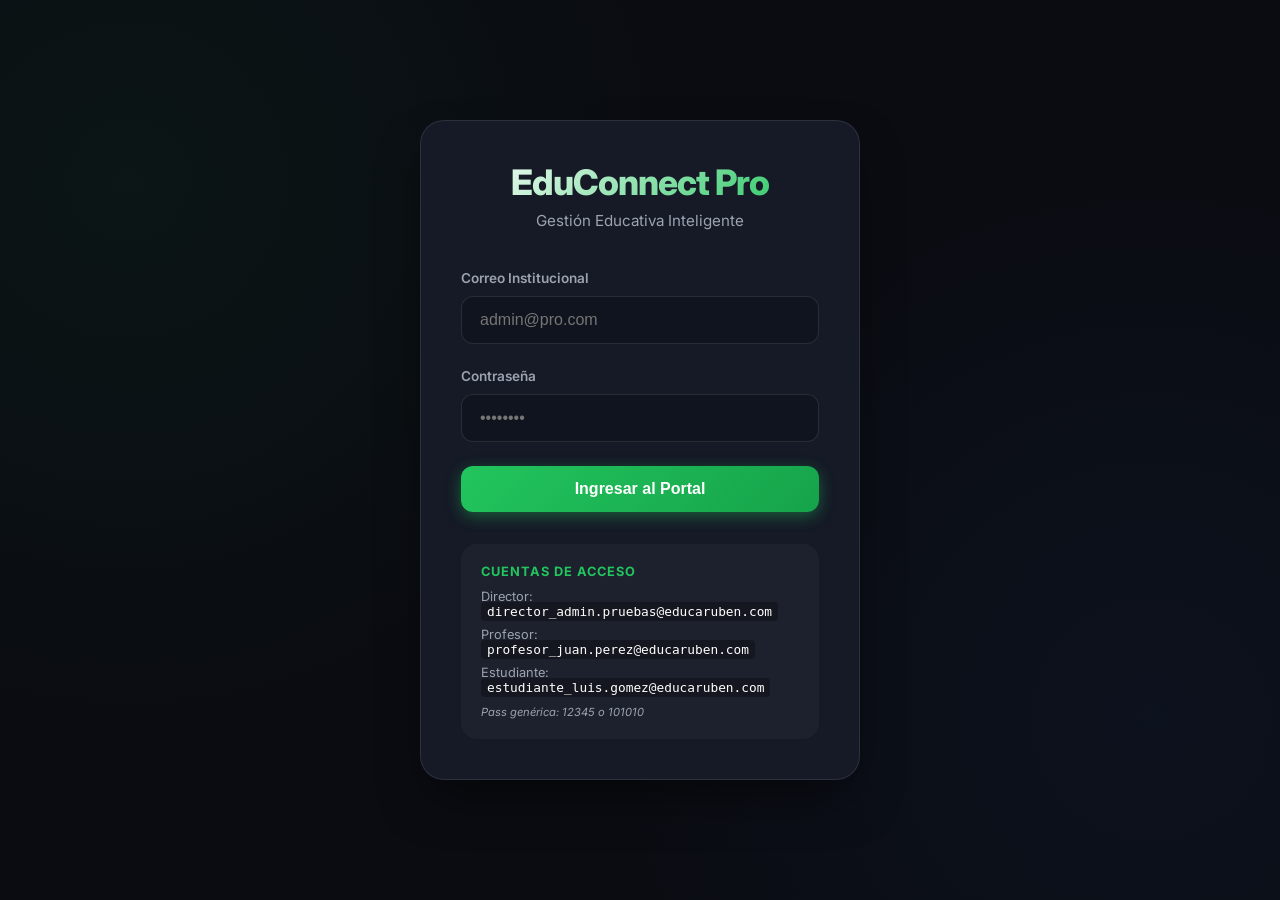
==== index.html @ 64a772ba "Add files via upload" ====
<!DOCTYPE html>
<html lang="es">

<head>
  <meta charset="UTF-8">
  <meta name="viewport" content="width=device-width, initial-scale=1.0">
  <title>EduConnect Pro - Iniciar Sesión</title>
  <link href="https://fonts.googleapis.com/css2?family=Inter:wght@400;600;700;800&display=swap" rel="stylesheet">
  <style>
    :root {
      --bg: #0a0c12;
      --card: #151a26;
      --accent: #22c55e;
      --accent-glow: rgba(34, 197, 94, 0.4);
      --text: #f3f4f6;
      --text-muted: #9ca3af;
      --border: rgba(255, 255, 255, 0.1);
    }

    * {
      margin: 0;
      padding: 0;
      box-sizing: border-box;
    }

    body {
      font-family: 'Inter', sans-serif;
      background: var(--bg);
      color: var(--text);
      min-height: 100vh;
      display: flex;
      align-items: center;
      justify-content: center;
      background-image:
        radial-gradient(circle at 10% 20%, rgba(34, 197, 94, 0.05), transparent 40%),
        radial-gradient(circle at 90% 80%, rgba(59, 130, 246, 0.05), transparent 40%);
    }

    .login-card {
      width: 100%;
      max-width: 440px;
      padding: 40px;
      background: var(--card);
      border: 1px solid var(--border);
      border-radius: 24px;
      box-shadow: 0 25px 50px -12px rgba(0, 0, 0, 0.5);
      backdrop-filter: blur(10px);
    }

    .header {
      text-align: center;
      margin-bottom: 40px;
    }

    .header h1 {
      font-size: 2.2rem;
      font-weight: 800;
      letter-spacing: -1px;
      background: linear-gradient(135deg, #fff, var(--accent));
      -webkit-background-clip: text;
      -webkit-text-fill-color: transparent;
    }

    .header p {
      color: var(--text-muted);
      font-size: 0.95rem;
      margin-top: 8px;
    }

    .form-group {
      margin-bottom: 24px;
    }

    label {
      font-size: 0.85rem;
      font-weight: 600;
      color: var(--text-muted);
      margin-bottom: 10px;
      display: block;
    }

    input {
      width: 100%;
      padding: 14px 18px;
      background: rgba(0, 0, 0, 0.2);
      border: 1px solid var(--border);
      border-radius: 12px;
      color: #fff;
      font-size: 1rem;
      transition: all 0.2s;
    }

    input:focus {
      outline: none;
      border-color: var(--accent);
      box-shadow: 0 0 0 4px var(--accent-glow);
    }

    .btn {
      width: 100%;
      padding: 14px;
      background: linear-gradient(135deg, var(--accent), #16a34a);
      border: none;
      border-radius: 12px;
      color: #fff;
      font-weight: 700;
      font-size: 1rem;
      cursor: pointer;
      transition: all 0.3s ease;
      box-shadow: 0 4px 15px var(--accent-glow);
    }

    .btn:hover {
      transform: translateY(-2px);
      box-shadow: 0 8px 25px var(--accent-glow);
    }

    .accounts-box {
      margin-top: 32px;
      padding: 20px;
      background: rgba(255, 255, 255, 0.03);
      border-radius: 16px;
      font-size: 0.8rem;
    }

    .accounts-box strong {
      display: block;
      margin-bottom: 10px;
      color: var(--accent);
      text-transform: uppercase;
      letter-spacing: 1px;
    }

    .accounts-box code {
      background: rgba(0, 0, 0, 0.3);
      padding: 2px 6px;
      border-radius: 4px;
      color: #fff;
    }

    .account-item {
      margin-bottom: 8px;
      color: var(--text-muted);
    }

    .error-toast {
      background: rgba(239, 68, 68, 0.1);
      border: 1px solid rgba(239, 68, 68, 0.2);
      color: #ef4444;
      padding: 12px;
      border-radius: 10px;
      font-size: 0.85rem;
      text-align: center;
      margin-bottom: 20px;
      display: none;
    }
  </style>
</head>

<body>

  <div class="login-card">
    <div class="header">
      <h1>EduConnect Pro</h1>
      <p>Gestión Educativa Inteligente</p>
    </div>

    <div id="errorBox" class="error-toast"></div>

    <div class="form-group">
      <label>Correo Institucional</label>
      <input type="text" id="username" placeholder="admin@pro.com">
    </div>

    <div class="form-group">
      <label>Contraseña</label>
      <input type="password" id="password" placeholder="••••••••" onkeydown="if(event.key==='Enter')login()">
    </div>

    <button id="loginBtn" class="btn" onclick="login()">Ingresar al Portal</button>

    <div class="accounts-box">
      <strong>Cuentas de Acceso</strong>
      <div class="account-item">Director: <code>director_admin.pruebas@educaruben.com</code></div>
      <div class="account-item">Profesor: <code>profesor_juan.perez@educaruben.com</code></div>
      <div class="account-item">Estudiante: <code>estudiante_luis.gomez@educaruben.com</code></div>
      <div style="font-size:0.7rem; color:var(--text-muted); margin-top:10px; font-style:italic">Pass genérica: 12345 o
        101010</div>
    </div>
  </div>

  <script>
    const API = 'https://educonnect-backend-1.onrender.com';

    async function login() {
      const username = document.getElementById('username').value.trim();
      const password = document.getElementById('password').value;
      const btn = document.getElementById('loginBtn');
      const err = document.getElementById('errorBox');

      if (!username || !password) {
        err.textContent = 'Ingrese sus credenciales';
        err.style.display = 'block';
        return;
      }

      btn.textContent = 'Verificando...';
      btn.disabled = true;
      err.style.display = 'none';

      try {
        const res = await fetch(`${API}/api/login`, {
          method: 'POST',
          headers: { 'Content-Type': 'application/json' },
          body: JSON.stringify({ username, password })
        });
        const data = await res.json();

        if (res.ok && data.token) {
          localStorage.setItem('token', data.token);
          localStorage.setItem('user', JSON.stringify(data.user));
          const pages = { director: 'director.html', secretaria: 'secretaria.html', profesor: 'profesor.html', estudiante: 'estudiante.html' };
          window.location.href = pages[data.user.role] || 'index.html';
        } else {
          err.textContent = data.message || 'Error de acceso';
          err.style.display = 'block';
        }
      } catch (e) {
        err.textContent = 'Sin conexión con el servidor';
        err.style.display = 'block';
      }

      btn.textContent = 'Ingresar al Portal';
      btn.disabled = false;
    }
  </script>
</body>

</html>
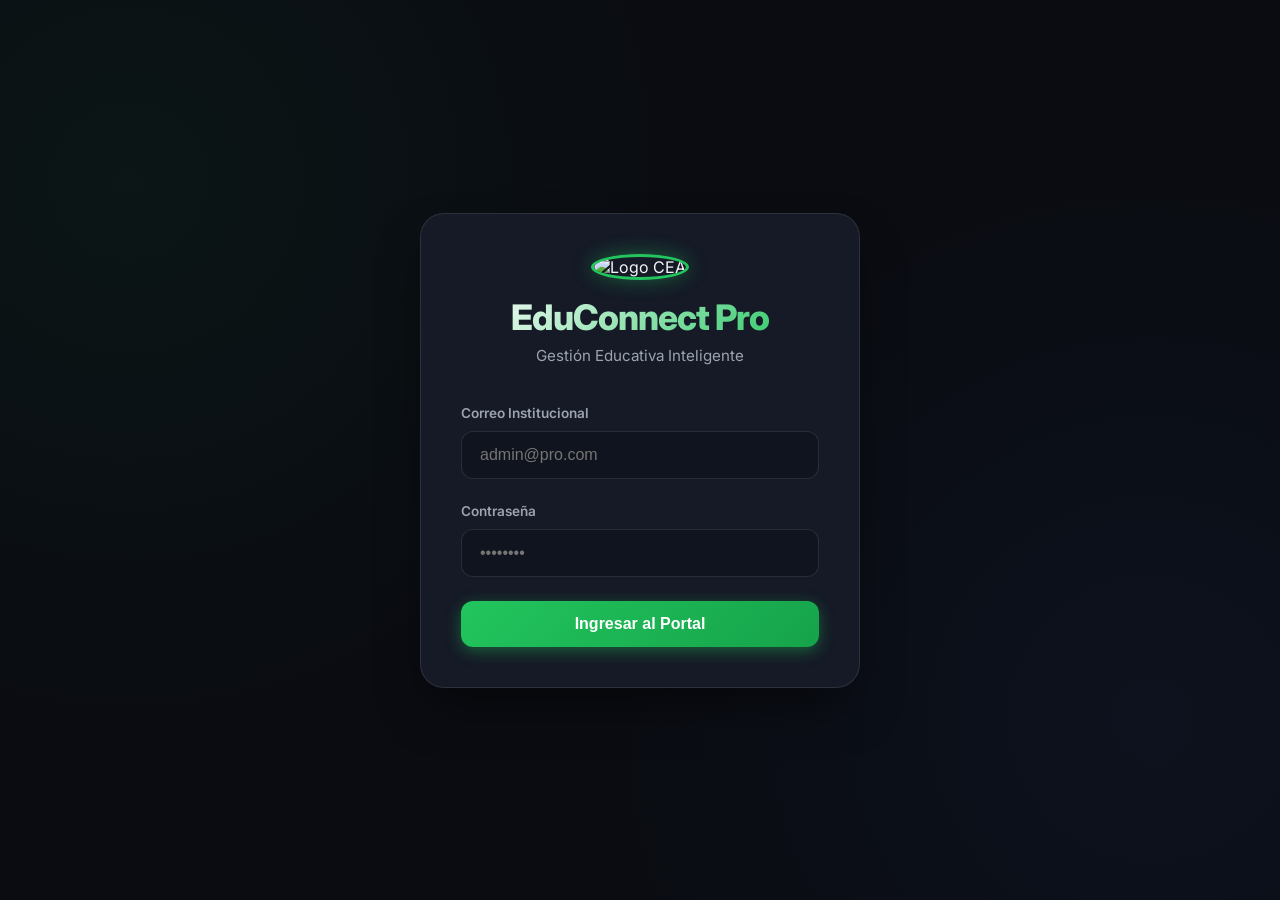
==== commit c2e73f4e: "Add files via upload" ====
--- a/index.html
+++ b/index.html
@@ -115,34 +115,6 @@
       box-shadow: 0 8px 25px var(--accent-glow);
     }
 
-    .accounts-box {
-      margin-top: 32px;
-      padding: 20px;
-      background: rgba(255, 255, 255, 0.03);
-      border-radius: 16px;
-      font-size: 0.8rem;
-    }
-
-    .accounts-box strong {
-      display: block;
-      margin-bottom: 10px;
-      color: var(--accent);
-      text-transform: uppercase;
-      letter-spacing: 1px;
-    }
-
-    .accounts-box code {
-      background: rgba(0, 0, 0, 0.3);
-      padding: 2px 6px;
-      border-radius: 4px;
-      color: #fff;
-    }
-
-    .account-item {
-      margin-bottom: 8px;
-      color: var(--text-muted);
-    }
-
     .error-toast {
       background: rgba(239, 68, 68, 0.1);
       border: 1px solid rgba(239, 68, 68, 0.2);
@@ -158,56 +130,39 @@
 </head>
 
 <body>
-
   <div class="login-card">
     <div class="header">
+      <img src="cea_logo.png" alt="Logo CEA"
+        style="width: 80px; height: 80px; border-radius: 50%; object-fit: cover; border: 3px solid var(--accent); box-shadow: 0 0 20px var(--accent-glow); margin-bottom: 16px;">
       <h1>EduConnect Pro</h1>
       <p>Gestión Educativa Inteligente</p>
     </div>
-
     <div id="errorBox" class="error-toast"></div>
-
     <div class="form-group">
       <label>Correo Institucional</label>
       <input type="text" id="username" placeholder="admin@pro.com">
     </div>
-
     <div class="form-group">
       <label>Contraseña</label>
       <input type="password" id="password" placeholder="••••••••" onkeydown="if(event.key==='Enter')login()">
     </div>
-
     <button id="loginBtn" class="btn" onclick="login()">Ingresar al Portal</button>
-
-    <div class="accounts-box">
-      <strong>Cuentas de Acceso</strong>
-      <div class="account-item">Director: <code>director_admin.pruebas@educaruben.com</code></div>
-      <div class="account-item">Profesor: <code>profesor_juan.perez@educaruben.com</code></div>
-      <div class="account-item">Estudiante: <code>estudiante_luis.gomez@educaruben.com</code></div>
-      <div style="font-size:0.7rem; color:var(--text-muted); margin-top:10px; font-style:italic">Pass genérica: 12345 o
-        101010</div>
-    </div>
   </div>
-
   <script>
     const API = 'https://educonnect-backend-1.onrender.com';
-
     async function login() {
       const username = document.getElementById('username').value.trim();
       const password = document.getElementById('password').value;
       const btn = document.getElementById('loginBtn');
       const err = document.getElementById('errorBox');
-
       if (!username || !password) {
         err.textContent = 'Ingrese sus credenciales';
         err.style.display = 'block';
         return;
       }
-
       btn.textContent = 'Verificando...';
       btn.disabled = true;
       err.style.display = 'none';
-
       try {
         const res = await fetch(`${API}/api/login`, {
           method: 'POST',
@@ -215,7 +170,6 @@
           body: JSON.stringify({ username, password })
         });
         const data = await res.json();
-
         if (res.ok && data.token) {
           localStorage.setItem('token', data.token);
           localStorage.setItem('user', JSON.stringify(data.user));
@@ -229,7 +183,6 @@
         err.textContent = 'Sin conexión con el servidor';
         err.style.display = 'block';
       }
-
       btn.textContent = 'Ingresar al Portal';
       btn.disabled = false;
     }
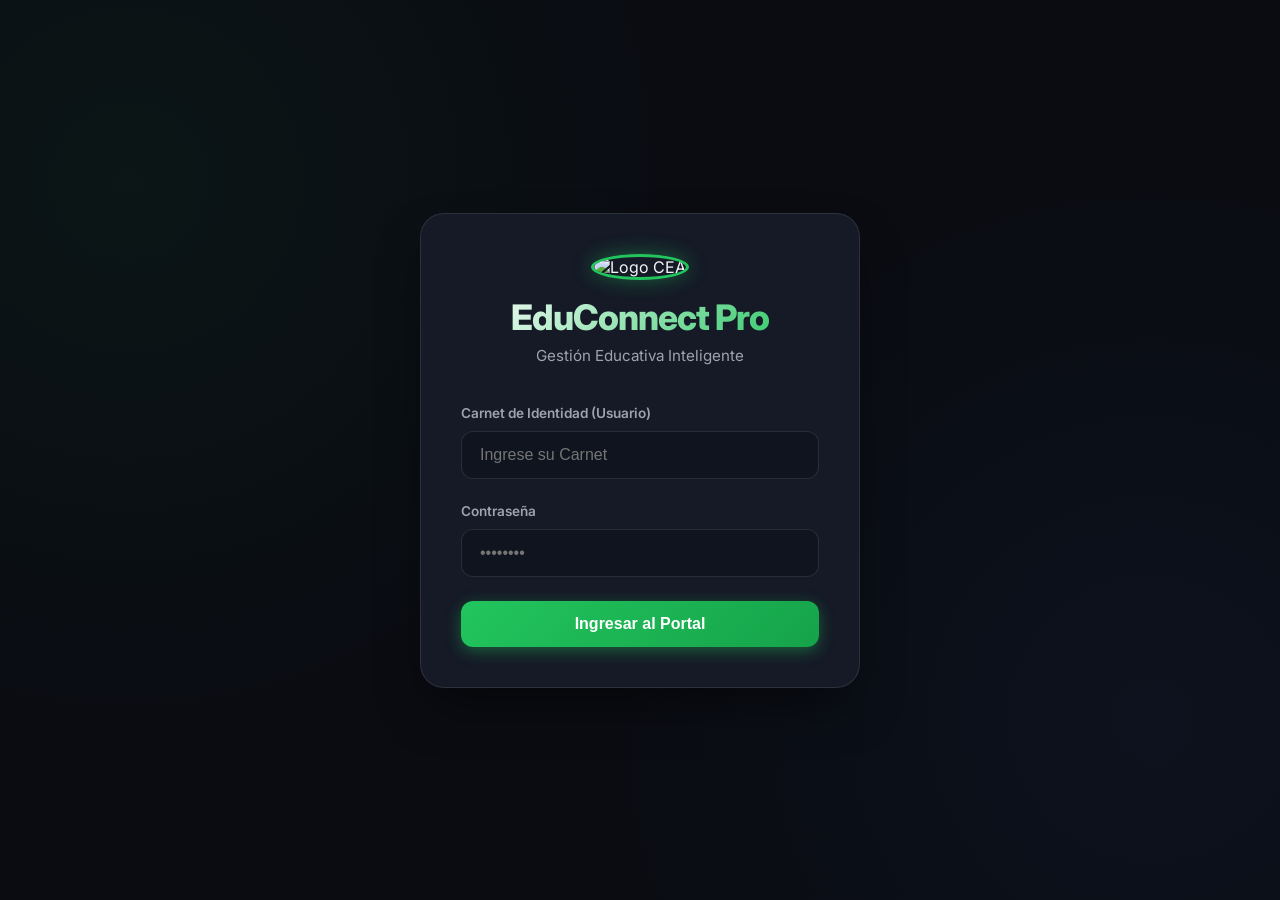
==== commit a6fdefbe: "Add files via upload" ====
--- a/index.html
+++ b/index.html
@@ -139,8 +139,8 @@
     </div>
     <div id="errorBox" class="error-toast"></div>
     <div class="form-group">
-      <label>Correo Institucional</label>
-      <input type="text" id="username" placeholder="admin@pro.com">
+      <label>Carnet de Identidad (Usuario)</label>
+      <input type="text" id="username" placeholder="Ingrese su Carnet">
     </div>
     <div class="form-group">
       <label>Contraseña</label>
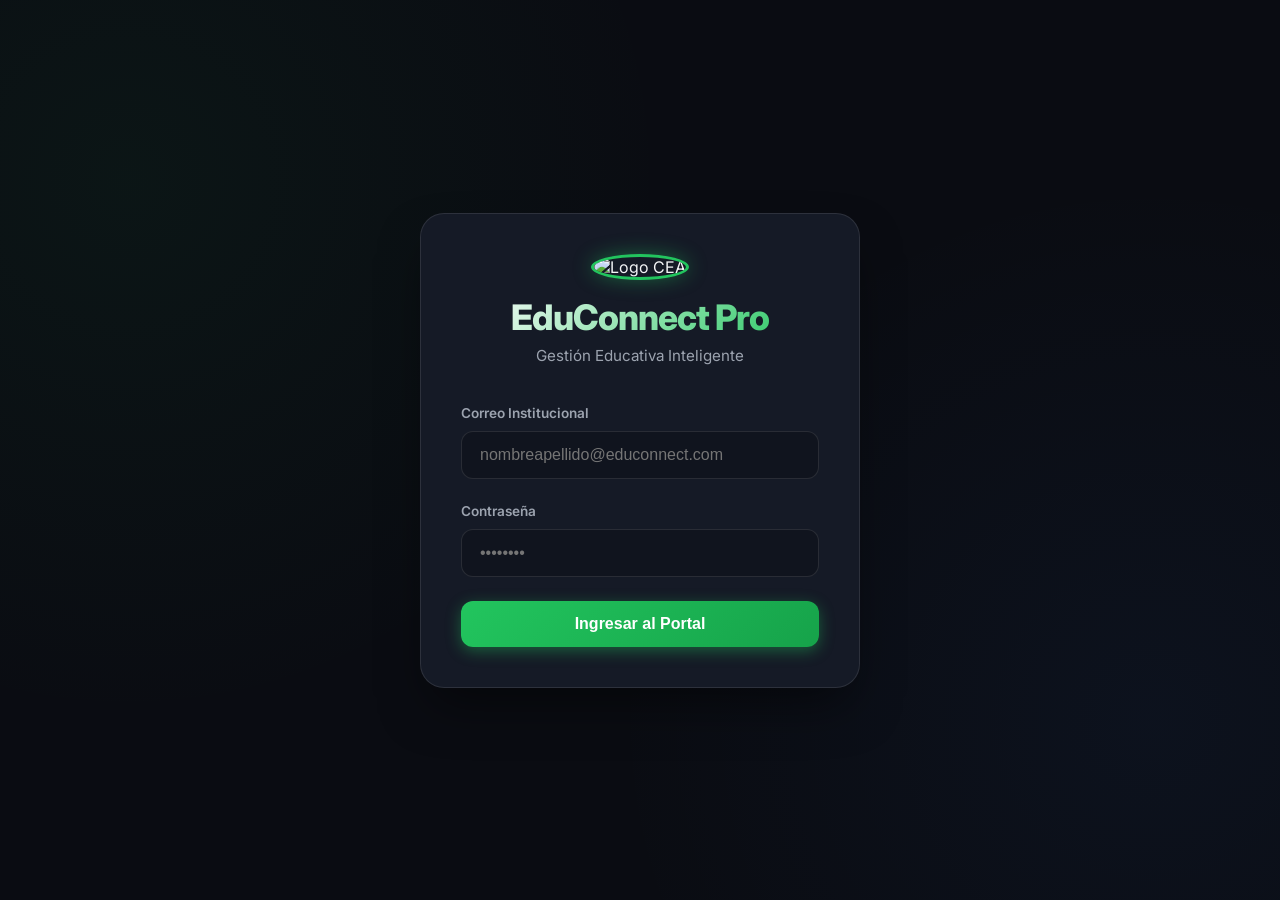
==== commit 07edeece: "Add files via upload" ====
--- a/index.html
+++ b/index.html
@@ -139,8 +139,8 @@
     </div>
     <div id="errorBox" class="error-toast"></div>
     <div class="form-group">
-      <label>Carnet de Identidad (Usuario)</label>
-      <input type="text" id="username" placeholder="Ingrese su Carnet">
+      <label>Correo Institucional</label>
+      <input type="text" id="username" placeholder="nombreapellido@educonnect.com">
     </div>
     <div class="form-group">
       <label>Contraseña</label>
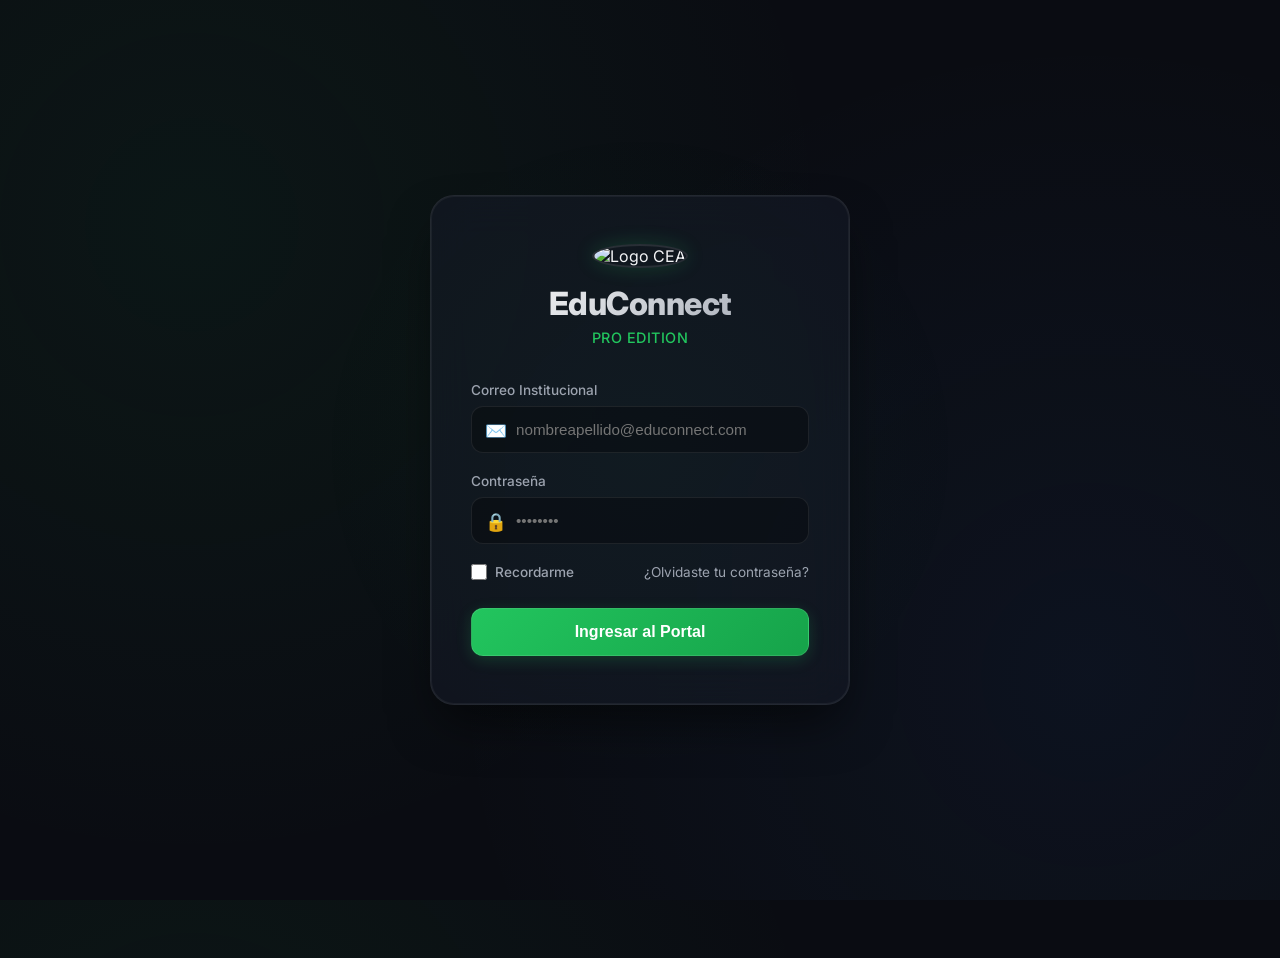
==== commit 26b6c13c: "Add files via upload" ====
--- a/index.html
+++ b/index.html
@@ -1,192 +1,376 @@
-<!DOCTYPE html>
-<html lang="es">
-
-<head>
-  <meta charset="UTF-8">
-  <meta name="viewport" content="width=device-width, initial-scale=1.0">
-  <title>EduConnect Pro - Iniciar Sesión</title>
-  <link href="https://fonts.googleapis.com/css2?family=Inter:wght@400;600;700;800&display=swap" rel="stylesheet">
-  <style>
-    :root {
-      --bg: #0a0c12;
-      --card: #151a26;
-      --accent: #22c55e;
-      --accent-glow: rgba(34, 197, 94, 0.4);
-      --text: #f3f4f6;
-      --text-muted: #9ca3af;
-      --border: rgba(255, 255, 255, 0.1);
-    }
-
-    * {
-      margin: 0;
-      padding: 0;
-      box-sizing: border-box;
-    }
-
-    body {
-      font-family: 'Inter', sans-serif;
-      background: var(--bg);
-      color: var(--text);
-      min-height: 100vh;
-      display: flex;
-      align-items: center;
-      justify-content: center;
-      background-image:
-        radial-gradient(circle at 10% 20%, rgba(34, 197, 94, 0.05), transparent 40%),
-        radial-gradient(circle at 90% 80%, rgba(59, 130, 246, 0.05), transparent 40%);
-    }
-
-    .login-card {
-      width: 100%;
-      max-width: 440px;
-      padding: 40px;
-      background: var(--card);
-      border: 1px solid var(--border);
-      border-radius: 24px;
-      box-shadow: 0 25px 50px -12px rgba(0, 0, 0, 0.5);
-      backdrop-filter: blur(10px);
-    }
-
-    .header {
-      text-align: center;
-      margin-bottom: 40px;
-    }
-
-    .header h1 {
-      font-size: 2.2rem;
-      font-weight: 800;
-      letter-spacing: -1px;
-      background: linear-gradient(135deg, #fff, var(--accent));
-      -webkit-background-clip: text;
-      -webkit-text-fill-color: transparent;
-    }
-
-    .header p {
-      color: var(--text-muted);
-      font-size: 0.95rem;
-      margin-top: 8px;
-    }
-
-    .form-group {
-      margin-bottom: 24px;
-    }
-
-    label {
-      font-size: 0.85rem;
-      font-weight: 600;
-      color: var(--text-muted);
-      margin-bottom: 10px;
-      display: block;
-    }
-
-    input {
-      width: 100%;
-      padding: 14px 18px;
-      background: rgba(0, 0, 0, 0.2);
-      border: 1px solid var(--border);
-      border-radius: 12px;
-      color: #fff;
-      font-size: 1rem;
-      transition: all 0.2s;
-    }
-
-    input:focus {
-      outline: none;
-      border-color: var(--accent);
-      box-shadow: 0 0 0 4px var(--accent-glow);
-    }
-
-    .btn {
-      width: 100%;
-      padding: 14px;
-      background: linear-gradient(135deg, var(--accent), #16a34a);
-      border: none;
-      border-radius: 12px;
-      color: #fff;
-      font-weight: 700;
-      font-size: 1rem;
-      cursor: pointer;
-      transition: all 0.3s ease;
-      box-shadow: 0 4px 15px var(--accent-glow);
-    }
-
-    .btn:hover {
-      transform: translateY(-2px);
-      box-shadow: 0 8px 25px var(--accent-glow);
-    }
-
-    .error-toast {
-      background: rgba(239, 68, 68, 0.1);
-      border: 1px solid rgba(239, 68, 68, 0.2);
-      color: #ef4444;
-      padding: 12px;
-      border-radius: 10px;
-      font-size: 0.85rem;
-      text-align: center;
-      margin-bottom: 20px;
-      display: none;
-    }
-  </style>
-</head>
-
-<body>
-  <div class="login-card">
-    <div class="header">
-      <img src="cea_logo.png" alt="Logo CEA"
-        style="width: 80px; height: 80px; border-radius: 50%; object-fit: cover; border: 3px solid var(--accent); box-shadow: 0 0 20px var(--accent-glow); margin-bottom: 16px;">
-      <h1>EduConnect Pro</h1>
-      <p>Gestión Educativa Inteligente</p>
-    </div>
-    <div id="errorBox" class="error-toast"></div>
-    <div class="form-group">
-      <label>Correo Institucional</label>
-      <input type="text" id="username" placeholder="nombreapellido@educonnect.com">
-    </div>
-    <div class="form-group">
-      <label>Contraseña</label>
-      <input type="password" id="password" placeholder="••••••••" onkeydown="if(event.key==='Enter')login()">
-    </div>
-    <button id="loginBtn" class="btn" onclick="login()">Ingresar al Portal</button>
-  </div>
-  <script>
-    const API = 'https://educonnect-backend-1.onrender.com';
-    async function login() {
-      const username = document.getElementById('username').value.trim();
-      const password = document.getElementById('password').value;
-      const btn = document.getElementById('loginBtn');
-      const err = document.getElementById('errorBox');
-      if (!username || !password) {
-        err.textContent = 'Ingrese sus credenciales';
-        err.style.display = 'block';
-        return;
-      }
-      btn.textContent = 'Verificando...';
-      btn.disabled = true;
-      err.style.display = 'none';
-      try {
-        const res = await fetch(`${API}/api/login`, {
-          method: 'POST',
-          headers: { 'Content-Type': 'application/json' },
-          body: JSON.stringify({ username, password })
-        });
-        const data = await res.json();
-        if (res.ok && data.token) {
-          localStorage.setItem('token', data.token);
-          localStorage.setItem('user', JSON.stringify(data.user));
-          const pages = { director: 'director.html', secretaria: 'secretaria.html', profesor: 'profesor.html', estudiante: 'estudiante.html' };
-          window.location.href = pages[data.user.role] || 'index.html';
-        } else {
-          err.textContent = data.message || 'Error de acceso';
-          err.style.display = 'block';
-        }
-      } catch (e) {
-        err.textContent = 'Sin conexión con el servidor';
-        err.style.display = 'block';
-      }
-      btn.textContent = 'Ingresar al Portal';
-      btn.disabled = false;
-    }
-  </script>
-</body>
-
+<!DOCTYPE html>
+<html lang="es">
+
+<head>
+  <meta charset="UTF-8">
+  <meta name="viewport" content="width=device-width, initial-scale=1.0">
+  <title>EduConnect Pro - Iniciar Sesión</title>
+  <link rel="icon" type="image/png" href="cea_logo.png">
+  <link href="https://fonts.googleapis.com/css2?family=Inter:wght@400;500;600;700;800&display=swap" rel="stylesheet">
+  <style>
+    :root {
+      --bg: #0a0c12;
+      --card: rgba(21, 26, 38, 0.65);
+      --accent: #22c55e;
+      --accent-hover: #16a34a;
+      --accent-glow: rgba(34, 197, 94, 0.4);
+      --text: #f3f4f6;
+      --text-muted: #9ca3af;
+      --border: rgba(255, 255, 255, 0.08);
+    }
+
+    * {
+      margin: 0;
+      padding: 0;
+      box-sizing: border-box;
+    }
+
+    body {
+      font-family: 'Inter', sans-serif;
+      background: var(--bg);
+      color: var(--text);
+      min-height: 100vh;
+      display: flex;
+      align-items: center;
+      justify-content: center;
+      background-image:
+        radial-gradient(circle at 15% 25%, rgba(34, 197, 94, 0.06), transparent 50%),
+        radial-gradient(circle at 85% 75%, rgba(59, 130, 246, 0.06), transparent 50%);
+      overflow: hidden;
+    }
+
+    /* Micro-animation for initial load */
+    @keyframes fadeInUp {
+      from {
+        opacity: 0;
+        transform: translateY(30px) scale(0.98);
+      }
+      to {
+        opacity: 1;
+        transform: translateY(0) scale(1);
+      }
+    }
+
+    .login-card {
+      width: 100%;
+      max-width: 420px;
+      padding: 48px 40px;
+      /* Authentic Glassmorphism */
+      background: var(--card);
+      border: 1px solid var(--border);
+      border-radius: 24px;
+      box-shadow: 0 25px 50px -12px rgba(0, 0, 0, 0.6), inset 0 0 0 1px rgba(255, 255, 255, 0.05);
+      backdrop-filter: blur(20px);
+      -webkit-backdrop-filter: blur(20px);
+      animation: fadeInUp 0.7s cubic-bezier(0.16, 1, 0.3, 1) forwards;
+      z-index: 10;
+      position: relative;
+    }
+    
+    /* Background light leak to enhance "Wow" factor */
+    .login-card::before {
+      content: "";
+      position: absolute;
+      top: -50%;
+      left: -50%;
+      width: 200%;
+      height: 200%;
+      background: radial-gradient(circle at center, rgba(34, 197, 94, 0.03) 0%, transparent 50%);
+      pointer-events: none;
+      z-index: -1;
+    }
+
+    .header {
+      text-align: center;
+      margin-bottom: 36px;
+    }
+
+    .header img {
+      width: 80px; 
+      height: 80px; 
+      border-radius: 50%; 
+      object-fit: cover; 
+      border: 2px solid rgba(255,255,255,0.1); 
+      box-shadow: 0 0 20px rgba(34, 197, 94, 0.2); 
+      margin-bottom: 16px;
+      transition: transform 0.3s ease;
+    }
+
+    .header img:hover {
+      transform: scale(1.05);
+    }
+
+    .header h1 {
+      font-size: 2rem;
+      font-weight: 800;
+      letter-spacing: -0.5px;
+      background: linear-gradient(135deg, #ffffff, var(--text-muted));
+      -webkit-background-clip: text;
+      -webkit-text-fill-color: transparent;
+    }
+
+    .header p {
+      color: var(--accent);
+      font-size: 0.9rem;
+      font-weight: 500;
+      margin-top: 6px;
+      letter-spacing: 0.5px;
+      text-transform: uppercase;
+    }
+
+    .form-group {
+      margin-bottom: 20px;
+    }
+
+    label {
+      font-size: 0.85rem;
+      font-weight: 500;
+      color: var(--text-muted);
+      margin-bottom: 8px;
+      display: block;
+    }
+
+    .input-wrapper {
+      position: relative;
+    }
+
+    input[type="text"], input[type="password"] {
+      width: 100%;
+      padding: 14px 16px 14px 44px;
+      background: rgba(0, 0, 0, 0.3);
+      border: 1px solid var(--border);
+      border-radius: 12px;
+      color: #fff;
+      font-size: 0.95rem;
+      transition: all 0.3s ease;
+    }
+
+    /* Icon in inputs */
+    .input-icon {
+      position: absolute;
+      left: 14px;
+      top: 50%;
+      transform: translateY(-50%);
+      font-size: 1.1rem;
+      color: var(--text-muted);
+      transition: color 0.3s ease;
+    }
+
+    input:focus {
+      outline: none;
+      border-color: var(--accent);
+      background: rgba(0, 0, 0, 0.5);
+      box-shadow: 0 0 0 3px rgba(34, 197, 94, 0.15);
+    }
+
+    input:focus + .input-icon {
+      color: var(--accent);
+    }
+
+    .options-row {
+      display: flex;
+      justify-content: space-between;
+      align-items: center;
+      margin-bottom: 28px;
+      font-size: 0.85rem;
+    }
+
+    .remember-me {
+      display: flex;
+      align-items: center;
+      gap: 8px;
+      color: var(--text-muted);
+      cursor: pointer;
+      margin-bottom: 0;
+    }
+
+    .remember-me input {
+      accent-color: var(--accent);
+      cursor: pointer;
+      width: 16px;
+      height: 16px;
+    }
+
+    .forgot-pass {
+      color: var(--text-muted);
+      text-decoration: none;
+      transition: color 0.2s ease;
+    }
+
+    .forgot-pass:hover {
+      color: var(--accent);
+    }
+
+    .btn {
+      width: 100%;
+      padding: 14px;
+      background: linear-gradient(135deg, var(--accent), var(--accent-hover));
+      border: 1px solid rgba(255,255,255,0.1);
+      border-radius: 12px;
+      color: #fff;
+      font-weight: 600;
+      font-size: 1rem;
+      cursor: pointer;
+      transition: all 0.3s ease;
+      box-shadow: 0 4px 15px rgba(34, 197, 94, 0.2);
+    }
+
+    .btn:hover {
+      transform: translateY(-2px);
+      box-shadow: 0 8px 25px rgba(34, 197, 94, 0.35);
+    }
+
+    .btn:active {
+      transform: translateY(1px);
+    }
+
+    .error-toast {
+      background: rgba(239, 68, 68, 0.1);
+      border: 1px solid rgba(239, 68, 68, 0.2);
+      color: #fc8181;
+      padding: 12px;
+      border-radius: 10px;
+      font-size: 0.85rem;
+      text-align: center;
+      margin-bottom: 20px;
+      display: none;
+      animation: fadeIn 0.3s ease forwards;
+    }
+
+    @keyframes fadeIn {
+      from { opacity: 0; }
+      to { opacity: 1; }
+    }
+
+    /* Validations via CSS */
+    input.invalid {
+      border-color: #ef4444;
+      box-shadow: 0 0 0 3px rgba(239, 68, 68, 0.15);
+    }
+  </style>
+</head>
+
+<body>
+  <div class="login-card">
+    <div class="header">
+      <img src="cea_logo.png" alt="Logo CEA">
+      <h1>EduConnect</h1>
+      <p>Pro Edition</p>
+    </div>
+    
+    <div id="errorBox" class="error-toast"></div>
+    
+    <!-- Semántica correcta usando <form> -->
+    <form id="loginForm">
+      <div class="form-group">
+        <label>Correo Institucional</label>
+        <div class="input-wrapper">
+          <span class="input-icon">✉️</span>
+          <input type="text" id="username" placeholder="nombreapellido@educonnect.com" required>
+        </div>
+      </div>
+      
+      <div class="form-group">
+        <label>Contraseña</label>
+        <div class="input-wrapper">
+          <span class="input-icon">🔒</span>
+          <input type="password" id="password" placeholder="••••••••" required>
+        </div>
+      </div>
+
+      <div class="options-row">
+        <label class="remember-me">
+          <input type="checkbox" id="rememberMe"> Recordarme
+        </label>
+        <a href="#" class="forgot-pass" onclick="alert('Funcionalidad en desarrollo. Contacte a soporte.');">¿Olvidaste tu contraseña?</a>
+      </div>
+      
+      <button type="submit" id="loginBtn" class="btn">Ingresar al Portal</button>
+    </form>
+  </div>
+
+  <script>
+    // URL Relativa para operar como monorepo servido desde Flask
+    const API = '';
+    
+    document.getElementById('loginForm').addEventListener('submit', async function(e) {
+      e.preventDefault(); // Evita recargar la página
+
+      const usernameInput = document.getElementById('username');
+      const passwordInput = document.getElementById('password');
+      const username = usernameInput.value.trim();
+      const password = passwordInput.value;
+      const btn = document.getElementById('loginBtn');
+      const err = document.getElementById('errorBox');
+
+      // Limpiar estados de error
+      usernameInput.classList.remove('invalid');
+      passwordInput.classList.remove('invalid');
+
+      if (!username || !password) {
+        if (!username) usernameInput.classList.add('invalid');
+        if (!password) passwordInput.classList.add('invalid');
+        err.textContent = 'Ingrese sus credenciales en los campos requeridos';
+        err.style.display = 'block';
+        return;
+      }
+
+      btn.textContent = 'Autenticando...';
+      btn.disabled = true;
+      err.style.display = 'none';
+
+      try {
+        const res = await fetch(`${API}/api/login`, {
+          method: 'POST',
+          headers: { 'Content-Type': 'application/json' },
+          body: JSON.stringify({ username, password })
+        });
+        const data = await res.json();
+        
+        if (res.ok && data.token) {
+          localStorage.setItem('token', data.token);
+          localStorage.setItem('user', JSON.stringify(data.user));
+          
+          if(document.getElementById('rememberMe').checked) {
+              // Futuro: lógica para guardar en cookies persistentes
+          }
+
+          // Transición suave
+          btn.style.background = '#16a34a';
+          btn.textContent = '¡Bienvenido!';
+          
+          setTimeout(() => {
+              const pages = { director: 'director.html', secretaria: 'secretaria.html', profesor: 'profesor.html', estudiante: 'estudiante.html' };
+              window.location.href = pages[data.user.role] || 'index.html';
+          }, 800);
+          
+        } else {
+          err.textContent = data.message || 'Credenciales incorrectas';
+          err.style.display = 'block';
+          passwordInput.classList.add('invalid');
+        }
+      } catch (e) {
+        err.textContent = 'Sin conexión con el servidor. Intente más tarde.';
+        err.style.display = 'block';
+      }
+      
+      if(btn.textContent !== '¡Bienvenido!') {
+          btn.textContent = 'Ingresar al Portal';
+          btn.disabled = false;
+      }
+    });
+
+    // Pequeña animación sobre los inputs
+    document.querySelectorAll('input').forEach(input => {
+      input.addEventListener('focus', function() {
+        this.parentElement.style.transform = 'translateY(-2px)';
+        this.parentElement.style.transition = 'transform 0.2s';
+      });
+      input.addEventListener('blur', function() {
+        this.parentElement.style.transform = 'translateY(0)';
+      });
+    });
+  </script>
+</body>
+
 </html>
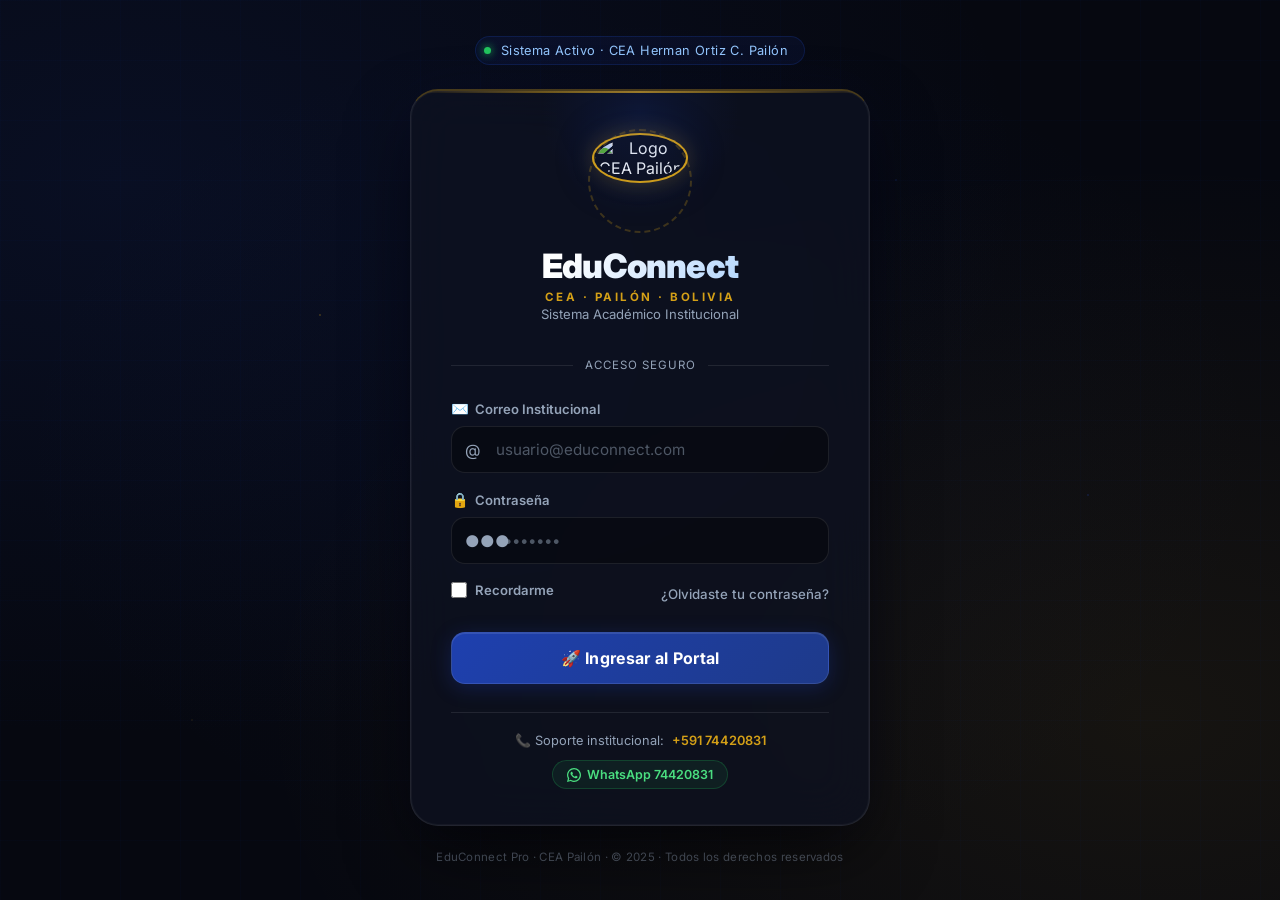
==== commit 74e27bda: "Add files via upload" ====
--- a/index.html
+++ b/index.html
@@ -4,19 +4,23 @@
 <head>
   <meta charset="UTF-8">
   <meta name="viewport" content="width=device-width, initial-scale=1.0">
-  <title>EduConnect Pro - Iniciar Sesión</title>
+  <title>EduConnect Pro – CEA Pailón | Iniciar Sesión</title>
+  <meta name="description" content="Portal educativo institucional del Centro de Educación Alternativa Pailón. Acceso para estudiantes, docentes y directivos.">
   <link rel="icon" type="image/png" href="cea_logo.png">
-  <link href="https://fonts.googleapis.com/css2?family=Inter:wght@400;500;600;700;800&display=swap" rel="stylesheet">
+  <link href="https://fonts.googleapis.com/css2?family=Inter:wght@400;500;600;700;800;900&display=swap" rel="stylesheet">
   <style>
     :root {
-      --bg: #0a0c12;
-      --card: rgba(21, 26, 38, 0.65);
-      --accent: #22c55e;
-      --accent-hover: #16a34a;
-      --accent-glow: rgba(34, 197, 94, 0.4);
-      --text: #f3f4f6;
-      --text-muted: #9ca3af;
-      --border: rgba(255, 255, 255, 0.08);
+      --bg: #060810;
+      --card: rgba(14, 18, 32, 0.75);
+      --accent: #1e40af;
+      --accent2: #d4a017;
+      --accent-hover: #1e3a8a;
+      --accent-glow: rgba(30, 64, 175, 0.45);
+      --gold-glow: rgba(212, 160, 23, 0.35);
+      --text: #f0f4f8;
+      --text-muted: #94a3b8;
+      --border: rgba(255, 255, 255, 0.09);
+      --border-gold: rgba(212, 160, 23, 0.3);
     }
 
     * {
@@ -31,148 +35,318 @@
       color: var(--text);
       min-height: 100vh;
       display: flex;
+      flex-direction: column;
       align-items: center;
       justify-content: center;
+      padding: 20px;
       background-image:
-        radial-gradient(circle at 15% 25%, rgba(34, 197, 94, 0.06), transparent 50%),
-        radial-gradient(circle at 85% 75%, rgba(59, 130, 246, 0.06), transparent 50%);
+        radial-gradient(ellipse at 10% 20%, rgba(30, 64, 175, 0.12), transparent 55%),
+        radial-gradient(ellipse at 90% 80%, rgba(212, 160, 23, 0.08), transparent 55%),
+        radial-gradient(ellipse at 50% 50%, rgba(30, 64, 175, 0.04), transparent 70%);
       overflow: hidden;
-    }
-
-    /* Micro-animation for initial load */
+      position: relative;
+    }
+
+    /* Animated background particles */
+    body::before {
+      content: "";
+      position: fixed;
+      inset: 0;
+      background:
+        radial-gradient(1.5px 1.5px at 25% 35%, rgba(212, 160, 23, 0.4) 0%, transparent 100%),
+        radial-gradient(1px 1px at 70% 20%, rgba(30, 64, 175, 0.5) 0%, transparent 100%),
+        radial-gradient(1px 1px at 45% 70%, rgba(212, 160, 23, 0.3) 0%, transparent 100%),
+        radial-gradient(1.5px 1.5px at 85% 55%, rgba(30, 64, 175, 0.4) 0%, transparent 100%),
+        radial-gradient(1px 1px at 15% 80%, rgba(212, 160, 23, 0.25) 0%, transparent 100%);
+      pointer-events: none;
+      z-index: 0;
+      animation: starTwinkle 6s ease-in-out infinite alternate;
+    }
+
+    @keyframes starTwinkle {
+      from { opacity: 0.4; }
+      to { opacity: 1; }
+    }
+
+    /* Grid lines subtle */
+    body::after {
+      content: "";
+      position: fixed;
+      inset: 0;
+      background-image:
+        linear-gradient(rgba(30, 64, 175, 0.03) 1px, transparent 1px),
+        linear-gradient(90deg, rgba(30, 64, 175, 0.03) 1px, transparent 1px);
+      background-size: 60px 60px;
+      pointer-events: none;
+      z-index: 0;
+    }
+
     @keyframes fadeInUp {
-      from {
-        opacity: 0;
-        transform: translateY(30px) scale(0.98);
-      }
-      to {
-        opacity: 1;
-        transform: translateY(0) scale(1);
-      }
-    }
-
+      from { opacity: 0; transform: translateY(40px) scale(0.97); }
+      to   { opacity: 1; transform: translateY(0) scale(1); }
+    }
+
+    @keyframes shimmer {
+      0%   { background-position: -200% center; }
+      100% { background-position: 200% center; }
+    }
+
+    /* ── Main wrapper ── */
+    .page-wrap {
+      position: relative;
+      z-index: 10;
+      display: flex;
+      flex-direction: column;
+      align-items: center;
+      gap: 24px;
+      width: 100%;
+      max-width: 460px;
+      animation: fadeInUp 0.8s cubic-bezier(0.16, 1, 0.3, 1) forwards;
+    }
+
+    /* ── Institution badge (top) ── */
+    .inst-badge {
+      display: flex;
+      align-items: center;
+      gap: 10px;
+      background: rgba(30, 64, 175, 0.1);
+      border: 1px solid rgba(30, 64, 175, 0.25);
+      border-radius: 50px;
+      padding: 6px 16px 6px 8px;
+      font-size: 0.8rem;
+      color: #93c5fd;
+      letter-spacing: 0.4px;
+    }
+
+    .inst-badge .dot {
+      width: 7px;
+      height: 7px;
+      background: #22c55e;
+      border-radius: 50%;
+      box-shadow: 0 0 8px #22c55e;
+      animation: pulse 2s infinite;
+    }
+
+    @keyframes pulse {
+      0%, 100% { opacity: 1; transform: scale(1); }
+      50% { opacity: 0.6; transform: scale(1.3); }
+    }
+
+    /* ── Login Card ── */
     .login-card {
       width: 100%;
-      max-width: 420px;
-      padding: 48px 40px;
-      /* Authentic Glassmorphism */
+      padding: 44px 40px 36px;
       background: var(--card);
       border: 1px solid var(--border);
-      border-radius: 24px;
-      box-shadow: 0 25px 50px -12px rgba(0, 0, 0, 0.6), inset 0 0 0 1px rgba(255, 255, 255, 0.05);
-      backdrop-filter: blur(20px);
-      -webkit-backdrop-filter: blur(20px);
-      animation: fadeInUp 0.7s cubic-bezier(0.16, 1, 0.3, 1) forwards;
-      z-index: 10;
-      position: relative;
-    }
-    
-    /* Background light leak to enhance "Wow" factor */
+      border-top: 2px solid var(--border-gold);
+      border-radius: 28px;
+      box-shadow:
+        0 30px 70px -10px rgba(0, 0, 0, 0.7),
+        0 0 0 1px rgba(255, 255, 255, 0.04) inset,
+        0 0 60px rgba(30, 64, 175, 0.06);
+      backdrop-filter: blur(24px);
+      -webkit-backdrop-filter: blur(24px);
+      position: relative;
+      overflow: hidden;
+    }
+
+    /* Gold accent corner */
     .login-card::before {
       content: "";
       position: absolute;
-      top: -50%;
-      left: -50%;
-      width: 200%;
-      height: 200%;
-      background: radial-gradient(circle at center, rgba(34, 197, 94, 0.03) 0%, transparent 50%);
+      top: 0; left: 0; right: 0;
+      height: 2px;
+      background: linear-gradient(90deg, transparent, var(--accent2), transparent);
+      opacity: 0.8;
+    }
+
+    /* Blue glow behind logo */
+    .login-card::after {
+      content: "";
+      position: absolute;
+      top: -80px;
+      left: 50%;
+      transform: translateX(-50%);
+      width: 200px;
+      height: 200px;
+      background: radial-gradient(circle, rgba(30, 64, 175, 0.15), transparent 70%);
       pointer-events: none;
-      z-index: -1;
-    }
-
+    }
+
+    /* ── Header ── */
     .header {
       text-align: center;
       margin-bottom: 36px;
-    }
-
-    .header img {
-      width: 80px; 
-      height: 80px; 
-      border-radius: 50%; 
-      object-fit: cover; 
-      border: 2px solid rgba(255,255,255,0.1); 
-      box-shadow: 0 0 20px rgba(34, 197, 94, 0.2); 
-      margin-bottom: 16px;
-      transition: transform 0.3s ease;
-    }
-
-    .header img:hover {
-      transform: scale(1.05);
+      position: relative;
+    }
+
+    .logo-ring {
+      width: 92px;
+      height: 92px;
+      margin: 0 auto 18px;
+      position: relative;
+    }
+
+    .logo-ring img {
+      width: 100%;
+      height: 100%;
+      border-radius: 50%;
+      object-fit: cover;
+      border: 3px solid transparent;
+      background-clip: padding-box;
+      box-shadow:
+        0 0 0 2px var(--accent2),
+        0 0 25px rgba(212, 160, 23, 0.3),
+        0 0 50px rgba(30, 64, 175, 0.2);
+      transition: transform 0.4s ease, box-shadow 0.4s ease;
+    }
+
+    .logo-ring img:hover {
+      transform: scale(1.06) rotate(3deg);
+      box-shadow:
+        0 0 0 3px var(--accent2),
+        0 0 35px rgba(212, 160, 23, 0.5),
+        0 0 60px rgba(30, 64, 175, 0.3);
+    }
+
+    /* Rotating ring decoration */
+    .logo-ring::before {
+      content: '';
+      position: absolute;
+      inset: -6px;
+      border-radius: 50%;
+      border: 2px dashed rgba(212, 160, 23, 0.25);
+      animation: rotateSlow 12s linear infinite;
+    }
+
+    @keyframes rotateSlow {
+      to { transform: rotate(360deg); }
     }
 
     .header h1 {
-      font-size: 2rem;
-      font-weight: 800;
-      letter-spacing: -0.5px;
-      background: linear-gradient(135deg, #ffffff, var(--text-muted));
+      font-size: 2.1rem;
+      font-weight: 900;
+      letter-spacing: -0.8px;
+      background: linear-gradient(135deg, #fff 30%, #93c5fd 100%);
       -webkit-background-clip: text;
       -webkit-text-fill-color: transparent;
-    }
-
-    .header p {
-      color: var(--accent);
-      font-size: 0.9rem;
-      font-weight: 500;
-      margin-top: 6px;
-      letter-spacing: 0.5px;
+      background-clip: text;
+      margin-bottom: 4px;
+    }
+
+    .header .school-name {
+      font-size: 0.72rem;
+      font-weight: 700;
+      letter-spacing: 2.5px;
       text-transform: uppercase;
-    }
-
+      color: var(--accent2);
+      margin-bottom: 2px;
+    }
+
+    .header .subtitle {
+      font-size: 0.82rem;
+      color: var(--text-muted);
+      font-weight: 400;
+    }
+
+    /* ── Divider ── */
+    .divider {
+      display: flex;
+      align-items: center;
+      gap: 12px;
+      margin-bottom: 28px;
+    }
+
+    .divider-line {
+      flex: 1;
+      height: 1px;
+      background: var(--border);
+    }
+
+    .divider-text {
+      font-size: 0.72rem;
+      color: var(--text-muted);
+      letter-spacing: 1px;
+      text-transform: uppercase;
+      white-space: nowrap;
+    }
+
+    /* ── Form ── */
     .form-group {
-      margin-bottom: 20px;
+      margin-bottom: 18px;
     }
 
     label {
-      font-size: 0.85rem;
-      font-weight: 500;
+      font-size: 0.82rem;
+      font-weight: 600;
       color: var(--text-muted);
       margin-bottom: 8px;
-      display: block;
+      display: flex;
+      align-items: center;
+      gap: 6px;
+    }
+
+    label .lbl-icon {
+      font-size: 0.9rem;
     }
 
     .input-wrapper {
       position: relative;
     }
 
-    input[type="text"], input[type="password"] {
+    input[type="text"],
+    input[type="password"] {
       width: 100%;
-      padding: 14px 16px 14px 44px;
-      background: rgba(0, 0, 0, 0.3);
+      padding: 13px 16px 13px 44px;
+      background: rgba(0, 0, 0, 0.35);
       border: 1px solid var(--border);
-      border-radius: 12px;
+      border-radius: 14px;
       color: #fff;
       font-size: 0.95rem;
+      font-family: 'Inter', sans-serif;
       transition: all 0.3s ease;
     }
 
-    /* Icon in inputs */
+    input[type="text"]::placeholder,
+    input[type="password"]::placeholder {
+      color: rgba(148, 163, 184, 0.5);
+    }
+
     .input-icon {
       position: absolute;
       left: 14px;
       top: 50%;
       transform: translateY(-50%);
-      font-size: 1.1rem;
+      font-size: 1rem;
       color: var(--text-muted);
-      transition: color 0.3s ease;
+      pointer-events: none;
+      transition: all 0.3s ease;
+    }
+
+    .input-wrapper:focus-within .input-icon {
+      color: var(--accent2);
+      transform: translateY(-50%) scale(1.1);
     }
 
     input:focus {
       outline: none;
-      border-color: var(--accent);
+      border-color: rgba(30, 64, 175, 0.6);
       background: rgba(0, 0, 0, 0.5);
-      box-shadow: 0 0 0 3px rgba(34, 197, 94, 0.15);
-    }
-
-    input:focus + .input-icon {
-      color: var(--accent);
-    }
-
+      box-shadow: 0 0 0 3px rgba(30, 64, 175, 0.12), 0 0 20px rgba(30, 64, 175, 0.08);
+    }
+
+    input.invalid {
+      border-color: #ef4444;
+      box-shadow: 0 0 0 3px rgba(239, 68, 68, 0.12);
+    }
+
+    /* ── Options row ── */
     .options-row {
       display: flex;
       justify-content: space-between;
       align-items: center;
-      margin-bottom: 28px;
-      font-size: 0.85rem;
+      margin-bottom: 26px;
+      font-size: 0.83rem;
     }
 
     .remember-me {
@@ -181,143 +355,292 @@
       gap: 8px;
       color: var(--text-muted);
       cursor: pointer;
-      margin-bottom: 0;
-    }
-
-    .remember-me input {
-      accent-color: var(--accent);
-      cursor: pointer;
+    }
+
+    .remember-me input[type="checkbox"] {
       width: 16px;
       height: 16px;
+      accent-color: var(--accent2);
+      cursor: pointer;
+      padding: 0;
     }
 
     .forgot-pass {
       color: var(--text-muted);
       text-decoration: none;
-      transition: color 0.2s ease;
+      font-weight: 500;
+      transition: color 0.2s;
     }
 
     .forgot-pass:hover {
-      color: var(--accent);
-    }
-
+      color: var(--accent2);
+    }
+
+    /* ── Button ── */
     .btn {
       width: 100%;
-      padding: 14px;
-      background: linear-gradient(135deg, var(--accent), var(--accent-hover));
-      border: 1px solid rgba(255,255,255,0.1);
-      border-radius: 12px;
+      padding: 15px;
+      background: linear-gradient(135deg, #1e40af, #1e3a8a);
+      border: 1px solid rgba(255, 255, 255, 0.1);
+      border-radius: 14px;
       color: #fff;
-      font-weight: 600;
+      font-weight: 700;
       font-size: 1rem;
+      font-family: 'Inter', sans-serif;
       cursor: pointer;
-      transition: all 0.3s ease;
-      box-shadow: 0 4px 15px rgba(34, 197, 94, 0.2);
+      transition: all 0.35s ease;
+      box-shadow: 0 4px 20px rgba(30, 64, 175, 0.3), inset 0 1px 0 rgba(255,255,255,0.1);
+      display: flex;
+      align-items: center;
+      justify-content: center;
+      gap: 8px;
+      letter-spacing: 0.3px;
+      position: relative;
+      overflow: hidden;
+    }
+
+    .btn::after {
+      content: '';
+      position: absolute;
+      inset: 0;
+      background: linear-gradient(90deg, transparent, rgba(255,255,255,0.06), transparent);
+      background-size: 200% 100%;
+      opacity: 0;
+      transition: opacity 0.3s;
     }
 
     .btn:hover {
       transform: translateY(-2px);
-      box-shadow: 0 8px 25px rgba(34, 197, 94, 0.35);
+      box-shadow: 0 8px 35px rgba(30, 64, 175, 0.45), 0 0 20px rgba(212, 160, 23, 0.1);
+      background: linear-gradient(135deg, #2563eb, #1e40af);
+    }
+
+    .btn:hover::after {
+      opacity: 1;
+      animation: shimmer 1.5s linear infinite;
     }
 
     .btn:active {
       transform: translateY(1px);
     }
 
+    /* ── Error Toast ── */
     .error-toast {
-      background: rgba(239, 68, 68, 0.1);
+      background: rgba(239, 68, 68, 0.08);
       border: 1px solid rgba(239, 68, 68, 0.2);
-      color: #fc8181;
-      padding: 12px;
-      border-radius: 10px;
-      font-size: 0.85rem;
+      color: #fca5a5;
+      padding: 12px 16px;
+      border-radius: 12px;
+      font-size: 0.84rem;
+      margin-bottom: 18px;
+      display: none;
+      align-items: center;
+      gap: 8px;
+      animation: fadeInUp 0.3s ease;
+    }
+
+    .error-toast.visible {
+      display: flex;
+    }
+
+    /* ── Footer info ── */
+    .card-footer {
+      margin-top: 28px;
+      padding-top: 20px;
+      border-top: 1px solid var(--border);
+      display: flex;
+      flex-direction: column;
+      align-items: center;
+      gap: 8px;
+    }
+
+    .contact-row {
+      display: flex;
+      align-items: center;
+      gap: 8px;
+      font-size: 0.8rem;
+      color: var(--text-muted);
+    }
+
+    .contact-row a {
+      color: var(--accent2);
+      text-decoration: none;
+      font-weight: 600;
+      transition: all 0.2s;
+    }
+
+    .contact-row a:hover {
+      color: #f5c842;
+      text-shadow: 0 0 12px rgba(212, 160, 23, 0.5);
+    }
+
+    .whatsapp-btn {
+      display: inline-flex;
+      align-items: center;
+      gap: 6px;
+      background: rgba(37, 211, 102, 0.08);
+      border: 1px solid rgba(37, 211, 102, 0.2);
+      color: #4ade80;
+      padding: 6px 14px;
+      border-radius: 50px;
+      font-size: 0.78rem;
+      font-weight: 600;
+      text-decoration: none;
+      transition: all 0.25s;
+      margin-top: 4px;
+    }
+
+    .whatsapp-btn:hover {
+      background: rgba(37, 211, 102, 0.15);
+      box-shadow: 0 0 15px rgba(37, 211, 102, 0.2);
+      transform: translateY(-1px);
+      color: #4ade80;
+    }
+
+    /* ── Bottom brand ── */
+    .bottom-brand {
+      font-size: 0.72rem;
+      color: rgba(148, 163, 184, 0.4);
       text-align: center;
-      margin-bottom: 20px;
-      display: none;
-      animation: fadeIn 0.3s ease forwards;
-    }
-
-    @keyframes fadeIn {
-      from { opacity: 0; }
-      to { opacity: 1; }
-    }
-
-    /* Validations via CSS */
-    input.invalid {
-      border-color: #ef4444;
-      box-shadow: 0 0 0 3px rgba(239, 68, 68, 0.15);
+      letter-spacing: 0.3px;
+      z-index: 10;
+      position: relative;
+    }
+
+    /* ── Responsive ── */
+    @media (max-width: 480px) {
+      .login-card {
+        padding: 36px 24px 28px;
+        border-radius: 20px;
+      }
+      .header h1 { font-size: 1.8rem; }
+      .logo-ring { width: 80px; height: 80px; }
     }
   </style>
 </head>
 
 <body>
-  <div class="login-card">
-    <div class="header">
-      <img src="cea_logo.png" alt="Logo CEA">
-      <h1>EduConnect</h1>
-      <p>Pro Edition</p>
+
+  <div class="page-wrap">
+
+    <!-- System status badge -->
+    <div class="inst-badge">
+      <span class="dot"></span>
+      Sistema Activo · CEA Herman Ortiz C. Pailón
     </div>
-    
-    <div id="errorBox" class="error-toast"></div>
-    
-    <!-- Semántica correcta usando <form> -->
-    <form id="loginForm">
-      <div class="form-group">
-        <label>Correo Institucional</label>
-        <div class="input-wrapper">
-          <span class="input-icon">✉️</span>
-          <input type="text" id="username" placeholder="nombreapellido@educonnect.com" required>
+
+    <div class="login-card">
+      <div class="header">
+        <div class="logo-ring">
+          <img src="cea_logo.png" alt="Logo CEA Pailón">
         </div>
+        <h1>EduConnect</h1>
+        <div class="school-name">CEA · Pailón · Bolivia</div>
+        <div class="subtitle">Sistema Académico Institucional</div>
       </div>
-      
-      <div class="form-group">
-        <label>Contraseña</label>
-        <div class="input-wrapper">
-          <span class="input-icon">🔒</span>
-          <input type="password" id="password" placeholder="••••••••" required>
+
+      <div class="divider">
+        <div class="divider-line"></div>
+        <span class="divider-text">Acceso Seguro</span>
+        <div class="divider-line"></div>
+      </div>
+
+      <!-- Error box -->
+      <div id="errorBox" class="error-toast">
+        <span>⚠️</span>
+        <span id="errorMsg">Error</span>
+      </div>
+
+      <form id="loginForm" autocomplete="off">
+        <div class="form-group">
+          <label>
+            <span class="lbl-icon">✉️</span>
+            Correo Institucional
+          </label>
+          <div class="input-wrapper">
+            <span class="input-icon">@</span>
+            <input type="text" id="username" placeholder="usuario@educonnect.com" required autocomplete="username">
+          </div>
         </div>
+
+        <div class="form-group">
+          <label>
+            <span class="lbl-icon">🔒</span>
+            Contraseña
+          </label>
+          <div class="input-wrapper">
+            <span class="input-icon">●●●</span>
+            <input type="password" id="password" placeholder="••••••••" required autocomplete="current-password">
+          </div>
+        </div>
+
+        <div class="options-row">
+          <label class="remember-me">
+            <input type="checkbox" id="rememberMe"> Recordarme
+          </label>
+          <a href="#" class="forgot-pass" onclick="alert('Para recuperar su acceso, contacte a la secretaría al 📞 74420831.')">¿Olvidaste tu contraseña?</a>
+        </div>
+
+        <button type="submit" id="loginBtn" class="btn">
+          <span id="btnText">🚀 Ingresar al Portal</span>
+        </button>
+      </form>
+
+      <!-- Footer contact -->
+      <div class="card-footer">
+        <div class="contact-row">
+          📞 Soporte institucional:
+          <a href="tel:+59174420831">+591 74420831</a>
+        </div>
+        <a href="https://wa.me/59174420831" target="_blank" class="whatsapp-btn">
+          <svg width="14" height="14" viewBox="0 0 24 24" fill="currentColor"><path d="M17.472 14.382c-.297-.149-1.758-.867-2.03-.967-.273-.099-.471-.148-.67.15-.197.297-.767.966-.94 1.164-.173.199-.347.223-.644.075-.297-.15-1.255-.463-2.39-1.475-.883-.788-1.48-1.761-1.653-2.059-.173-.297-.018-.458.13-.606.134-.133.298-.347.446-.52.149-.174.198-.298.298-.497.099-.198.05-.371-.025-.52-.075-.149-.669-1.612-.916-2.207-.242-.579-.487-.5-.669-.51-.173-.008-.371-.01-.57-.01-.198 0-.52.074-.792.372-.272.297-1.04 1.016-1.04 2.479 0 1.462 1.065 2.875 1.213 3.074.149.198 2.096 3.2 5.077 4.487.709.306 1.262.489 1.694.625.712.227 1.36.195 1.871.118.571-.085 1.758-.719 2.006-1.413.248-.694.248-1.289.173-1.413-.074-.124-.272-.198-.57-.347z"/><path d="M12 0C5.373 0 0 5.373 0 12c0 2.115.554 4.102 1.524 5.832L.057 24l6.305-1.654A11.955 11.955 0 0012 24c6.627 0 12-5.373 12-12S18.627 0 12 0zm0 21.818a9.818 9.818 0 01-5.006-1.369l-.36-.213-3.738.98 1-3.638-.234-.374A9.818 9.818 0 1112 21.818z"/></svg>
+          WhatsApp 74420831
+        </a>
       </div>
-
-      <div class="options-row">
-        <label class="remember-me">
-          <input type="checkbox" id="rememberMe"> Recordarme
-        </label>
-        <a href="#" class="forgot-pass" onclick="alert('Funcionalidad en desarrollo. Contacte a soporte.');">¿Olvidaste tu contraseña?</a>
-      </div>
-      
-      <button type="submit" id="loginBtn" class="btn">Ingresar al Portal</button>
-    </form>
+    </div>
+
+    <div class="bottom-brand">
+      EduConnect Pro · CEA Pailón · &copy; 2025 · Todos los derechos reservados
+    </div>
+
   </div>
 
   <script>
-    // URL Relativa para operar como monorepo servido desde Flask
-    const API = '';
-    
-    document.getElementById('loginForm').addEventListener('submit', async function(e) {
-      e.preventDefault(); // Evita recargar la página
+    const API = 'https://educonnect-backend-1.onrender.com';
+
+    function showError(msg) {
+      const box = document.getElementById('errorBox');
+      document.getElementById('errorMsg').textContent = msg;
+      box.classList.add('visible');
+    }
+
+    function hideError() {
+      document.getElementById('errorBox').classList.remove('visible');
+    }
+
+    document.getElementById('loginForm').addEventListener('submit', async function (e) {
+      e.preventDefault();
 
       const usernameInput = document.getElementById('username');
       const passwordInput = document.getElementById('password');
       const username = usernameInput.value.trim();
       const password = passwordInput.value;
       const btn = document.getElementById('loginBtn');
-      const err = document.getElementById('errorBox');
-
-      // Limpiar estados de error
+      const btnText = document.getElementById('btnText');
+
       usernameInput.classList.remove('invalid');
       passwordInput.classList.remove('invalid');
+      hideError();
 
       if (!username || !password) {
         if (!username) usernameInput.classList.add('invalid');
         if (!password) passwordInput.classList.add('invalid');
-        err.textContent = 'Ingrese sus credenciales en los campos requeridos';
-        err.style.display = 'block';
+        showError('Complete los campos requeridos para continuar.');
         return;
       }
 
-      btn.textContent = 'Autenticando...';
+      btnText.textContent = '⏳ Autenticando...';
       btn.disabled = true;
-      err.style.display = 'none';
 
       try {
         const res = await fetch(`${API}/api/login`, {
@@ -326,51 +649,48 @@
           body: JSON.stringify({ username, password })
         });
         const data = await res.json();
-        
+
         if (res.ok && data.token) {
           localStorage.setItem('token', data.token);
           localStorage.setItem('user', JSON.stringify(data.user));
-          
-          if(document.getElementById('rememberMe').checked) {
-              // Futuro: lógica para guardar en cookies persistentes
-          }
-
-          // Transición suave
-          btn.style.background = '#16a34a';
-          btn.textContent = '¡Bienvenido!';
-          
+
+          btnText.textContent = '✅ ¡Bienvenido!';
+          btn.style.background = 'linear-gradient(135deg, #16a34a, #15803d)';
+
           setTimeout(() => {
-              const pages = { director: 'director.html', secretaria: 'secretaria.html', profesor: 'profesor.html', estudiante: 'estudiante.html' };
-              window.location.href = pages[data.user.role] || 'index.html';
-          }, 800);
-          
+            const pages = {
+              director: 'director.html',
+              secretaria: 'secretaria.html',
+              profesor: 'profesor.html',
+              estudiante: 'estudiante.html'
+            };
+            window.location.href = pages[data.user.role] || 'index.html';
+          }, 900);
+
         } else {
-          err.textContent = data.message || 'Credenciales incorrectas';
-          err.style.display = 'block';
+          showError(data.message || 'Credenciales incorrectas. Intente de nuevo.');
           passwordInput.classList.add('invalid');
+          btnText.textContent = '🚀 Ingresar al Portal';
+          btn.disabled = false;
         }
-      } catch (e) {
-        err.textContent = 'Sin conexión con el servidor. Intente más tarde.';
-        err.style.display = 'block';
-      }
-      
-      if(btn.textContent !== '¡Bienvenido!') {
-          btn.textContent = 'Ingresar al Portal';
-          btn.disabled = false;
+      } catch (err) {
+        showError('Sin conexión al servidor. Intente más tarde.');
+        btnText.textContent = '🚀 Ingresar al Portal';
+        btn.disabled = false;
       }
     });
 
-    // Pequeña animación sobre los inputs
-    document.querySelectorAll('input').forEach(input => {
-      input.addEventListener('focus', function() {
-        this.parentElement.style.transform = 'translateY(-2px)';
-        this.parentElement.style.transition = 'transform 0.2s';
+    // Micro-animation on input focus
+    document.querySelectorAll('input[type="text"], input[type="password"]').forEach(input => {
+      input.addEventListener('focus', function () {
+        this.closest('.input-wrapper').style.transform = 'translateY(-2px)';
+        this.closest('.input-wrapper').style.transition = 'transform 0.25s ease';
       });
-      input.addEventListener('blur', function() {
-        this.parentElement.style.transform = 'translateY(0)';
+      input.addEventListener('blur', function () {
+        this.closest('.input-wrapper').style.transform = 'translateY(0)';
       });
     });
   </script>
+
 </body>
-
 </html>
